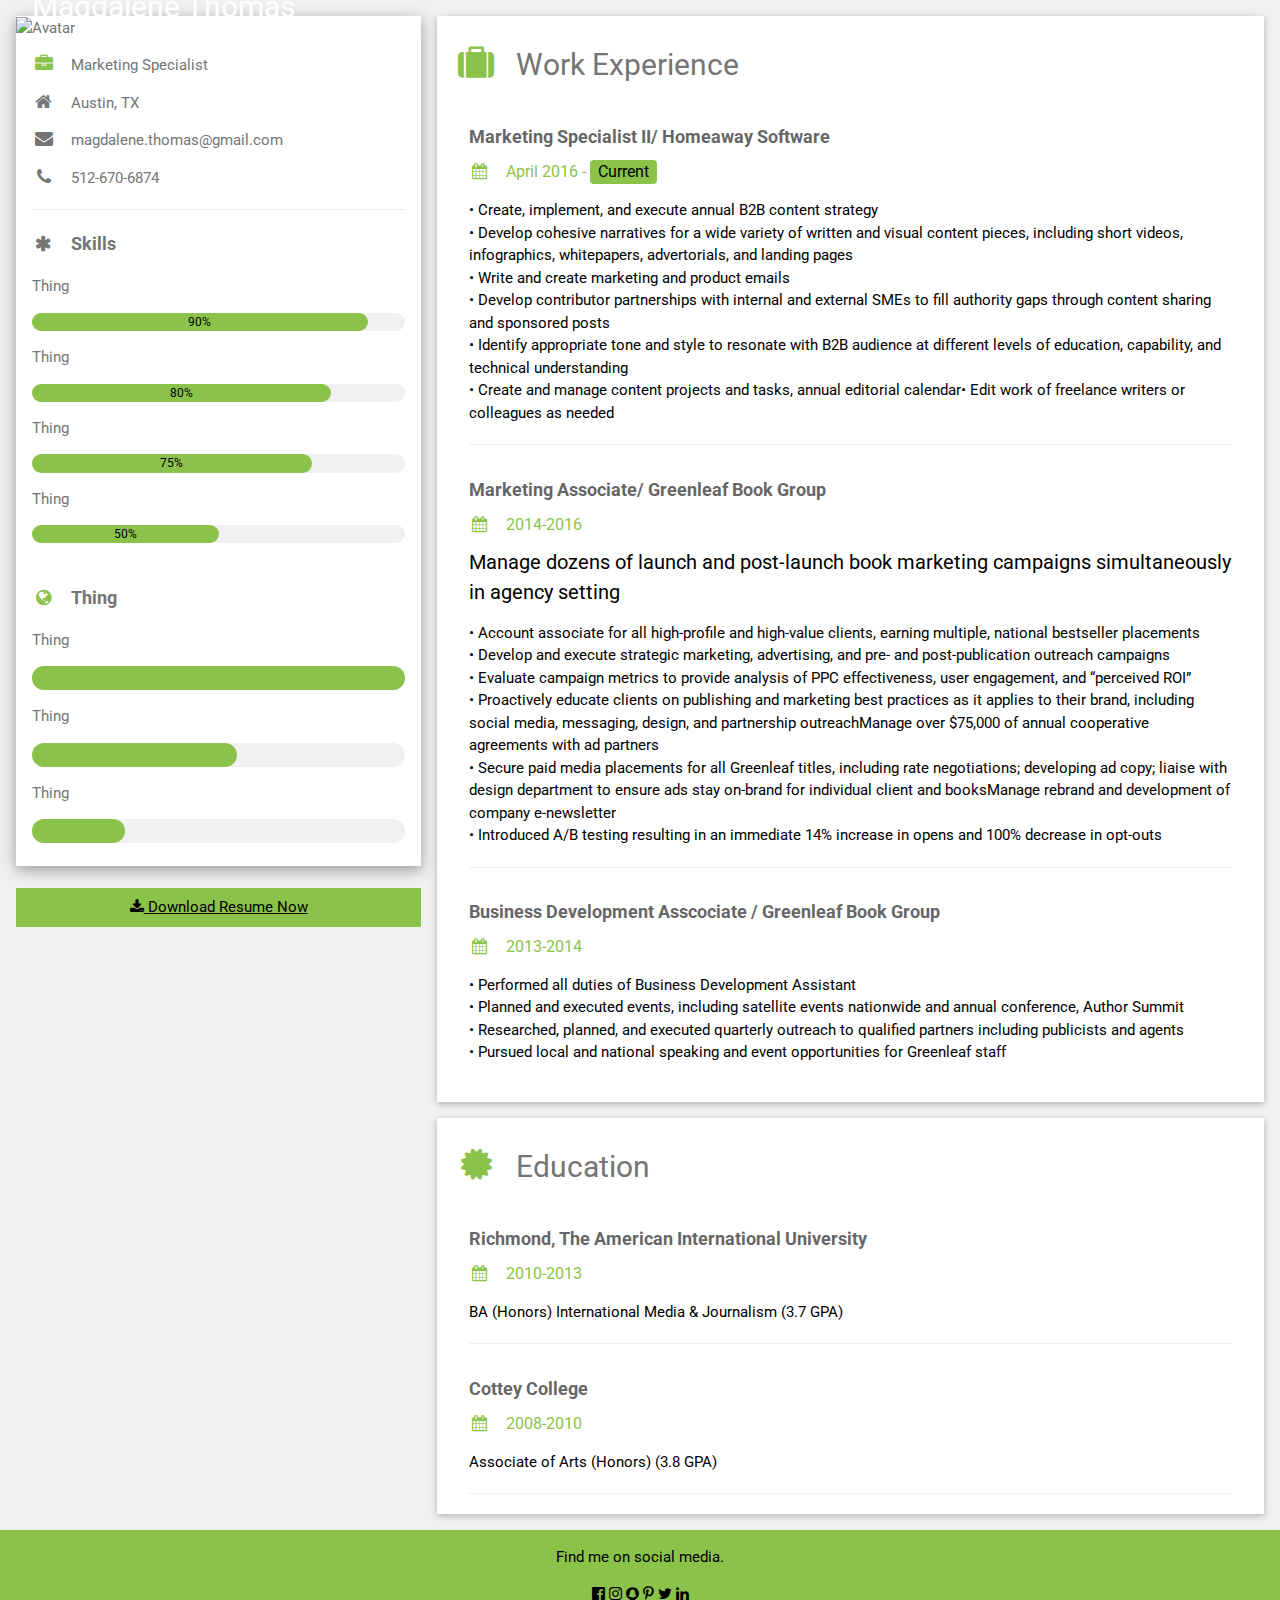
==== index.html @ fbbdbca4 "Updating file name" ====
<!DOCTYPE html>
<html>
<title>Magdalene Thomas</title>
<link rel="icon" href="assets/images/mt_icon.png" type="image/x-icon"/>
<meta charset="UTF-8">
<meta name="viewport" content="width=device-width, initial-scale=1">
<link rel="stylesheet" href="https://www.w3schools.com/w3css/4/w3.css">
<link rel='stylesheet' href='https://fonts.googleapis.com/css?family=Roboto'>
<link href="vendor/bootstrap/css/bootstrap.min.css" rel="stylesheet">
<link rel="stylesheet" href="https://cdnjs.cloudflare.com/ajax/libs/font-awesome/4.7.0/css/font-awesome.min.css">
<link rel="stylesheet" type="text/css" href="assets/css/style.css">
<body class="w3-light-grey">

<!-- Page Container -->
<div class="w3-content w3-margin-top" style="max-width:1400px;">

  <!-- The Grid -->
  <div class="w3-row-padding">
  
    <!-- Left Column -->
    <div class="w3-third">
    
      <div class="w3-white w3-text-grey w3-card-4">
        <div class="w3-display-container">
          <img src="assets/images/headshot_rf2017.jpg" style="width:100%" alt="Avatar">
          <div class="w3-display-bottomleft w3-container w3-text-white">
            <h2>Magdalene Thomas</h2>
          </div>
        </div>
        <div class="w3-container">
          <p><i class="fa fa-briefcase fa-fw w3-margin-right w3-large w3-text-light-green"></i>Marketing Specialist</p>
          <p><i class="fa fa-home fa-fw w3-margin-right w3-large w3-text-pale-red"></i>Austin, TX</p>
          <p><i class="fa fa-envelope fa-fw w3-margin-right w3-large w3-text-pale-red"></i>magdalene.thomas@gmail.com</p>
          <p><i class="fa fa-phone fa-fw w3-margin-right w3-large w3-text-pale-red"></i>512-670-6874</p>
          <hr>

          <p class="w3-large"><b><i class="fa fa-asterisk fa-fw w3-margin-right w3-text-pale-red"></i>Skills</b></p>
          <p>Thing</p>
          <div class="w3-light-grey w3-round-xlarge w3-small">
            <div class="w3-container w3-center w3-round-xlarge w3-light-green" style="width:90%">90%</div>
          </div>
          <p>Thing</p>
          <div class="w3-light-grey w3-round-xlarge w3-small">
            <div class="w3-container w3-center w3-round-xlarge w3-light-green" style="width:80%">
              <div class="w3-center w3-text-black">80%</div>
            </div>
          </div>
          <p>Thing</p>
          <div class="w3-light-grey w3-round-xlarge w3-small">
            <div class="w3-container w3-center w3-round-xlarge w3-light-green" style="width:75%">75%</div>
          </div>
          <p>Thing</p>
          <div class="w3-light-grey w3-round-xlarge w3-small">
            <div class="w3-container w3-center w3-round-xlarge w3-light-green" style="width:50%">50%</div>
          </div>
          <br>

          <p class="w3-large w3-text-theme"><b><i class="fa fa-globe fa-fw w3-margin-right w3-text-light-green"></i>Thing</b></p>
          <p>Thing</p>
          <div class="w3-light-grey w3-round-xlarge">
            <div class="w3-round-xlarge w3-light-green" style="height:24px;width:100%"></div>
          </div>
          <p>Thing</p>
          <div class="w3-light-grey w3-round-xlarge">
            <div class="w3-round-xlarge w3-light-green" style="height:24px;width:55%"></div>
          </div>
          <p>Thing</p>
          <div class="w3-light-grey w3-round-xlarge">
            <div class="w3-round-xlarge w3-light-green" style="height:24px;width:25%"></div>
          </div>
          <br>
        </div>
      </div><br>
      <div class="button">
            <button class="w3-button w3-block w3-light-green"><a href="MagdaleneThomas.pdf" download="MagdaleneThomasResume.pdf">
              <i class="fa fa-download mr-2"></i>
              Download Resume Now
            </a> </button>
          </div>

      

    <!-- End Left Column -->
    </div>

    <!-- Right Column -->
    <div class="w3-twothird">
    
      <div class="w3-container w3-card w3-white w3-margin-bottom">
        <h2 class="w3-text-grey w3-padding-16"><i class="fa fa-suitcase fa-fw w3-margin-right w3-xxlarge w3-text-light-green"></i>Work Experience</h2>
        <div class="w3-container">
          <h5 class="w3-opacity"><b>Marketing Specialist II/ Homeaway Software</b></h5>
          <h6 class="w3-text-light-green"><i class="fa fa-calendar fa-fw w3-margin-right"></i>April 2016 - <span class="w3-tag w3-light-green w3-round">Current</span></h6>
          <p>• Create, implement, and execute annual B2B content strategy
              <br>
              • Develop cohesive narratives for a wide variety of written and visual content pieces, including short videos, infographics, whitepapers, advertorials, and landing pages
              <br>
              • Write and create marketing and product emails
              <br>
              • Develop contributor partnerships with internal and external SMEs to fill authority gaps through content sharing and sponsored posts
              <br>
              • Identify appropriate tone and style to resonate with B2B audience at different levels of education, capability, and technical understanding
              <br>• Create and manage content projects and tasks, annual editorial calendar• Edit work of freelance writers or colleagues as needed
                <br></p>
          <hr>
        </div>
        <div class="w3-container">
          <h5 class="w3-opacity"><b>Marketing Associate/ Greenleaf Book Group</b></h5>
          <h6 class="w3-text-light-green"><i class="fa fa-calendar fa-fw w3-margin-right"></i>2014-2016</h6>
          <h4>Manage dozens of launch and post-launch book marketing campaigns simultaneously in agency setting</h4> <p>
              • Account associate for all high-profile and high-value clients, earning multiple, national bestseller placements 
              <br>
              • Develop and execute strategic marketing, advertising, and pre- and post-publication outreach campaigns
              <br>
              • Evaluate campaign metrics to provide analysis of PPC effectiveness, user engagement, and “perceived ROI”
              <br>
              • Proactively educate clients on publishing and marketing best practices as it applies to their brand, including social media, messaging, design, and partnership outreachManage over $75,000 of annual cooperative agreements with ad partners
              <br>
              • Secure paid media placements for all Greenleaf titles, including rate negotiations; developing ad copy; liaise with design department to ensure ads stay on-brand for individual client and booksManage rebrand and development of company e-newsletter
              <br>
              • Introduced A/B testing resulting in an immediate 14% increase in opens and 100% decrease in opt-outs</p>
          <hr>
        </div>
        <div class="w3-container">
          <h5 class="w3-opacity"><b>Business Development Asscociate / Greenleaf Book Group</b></h5>
          <h6 class="w3-text-light-green"><i class="fa fa-calendar fa-fw w3-margin-right"></i>2013-2014</h6>
          <p>
                • Performed all duties of Business Development Assistant
                <br>
                • Planned and executed events, including satellite events nationwide and annual conference, Author Summit
                <br>
                • Researched, planned, and executed quarterly outreach to qualified partners including publicists and agents
                <br>
                • Pursued local and national speaking and event opportunities for Greenleaf staff </p><br>
        </div>
      </div>

      <div class="w3-container w3-card w3-white">
        <h2 class="w3-text-grey w3-padding-16"><i class="fa fa-certificate fa-fw w3-margin-right w3-xxlarge w3-text-light-green"></i>Education</h2>
        <div class="w3-container">
          <h5 class="w3-opacity"><b>Richmond, The American International University </b></h5>
          <h6 class="w3-text-light-green"><i class="fa fa-calendar fa-fw w3-margin-right"></i>2010-2013</h6>
          <p>BA (Honors) International Media & Journalism (3.7 GPA)</p>
          <hr>
        </div>
        <div class="w3-container">
          <h5 class="w3-opacity"><b>Cottey College</b></h5>
          <h6 class="w3-text-light-green"><i class="fa fa-calendar fa-fw w3-margin-right"></i>2008-2010</h6>
          <p>Associate of Arts (Honors) (3.8 GPA)</p>
          <hr>
        </div>

      </div>

    <!-- End Right Column -->
    </div>
    
  <!-- End Grid -->
  </div>
  
  <!-- End Page Container -->
</div>

<footer class="w3-container w3-light-green w3-center w3-margin-top">
        
  <p>Find me on social media.</p>
  <i class="fa fa-facebook-official w3-hover-opacity"></i>
  <i class="fa fa-instagram w3-hover-opacity"></i>
  <i class="fa fa-snapchat w3-hover-opacity"></i>
  <i class="fa fa-pinterest-p w3-hover-opacity"></i>
  <i class="fa fa-twitter w3-hover-opacity"></i>
  <i class="fa fa-linkedin w3-hover-opacity"></i>

</footer>

</body>
</html>
---- assets/css/style.css ----
html,body,h1,h2,h3,h4,h5,h6 {
    font-family: "Roboto", sans-serif;
    border-radius: 25px;
    }
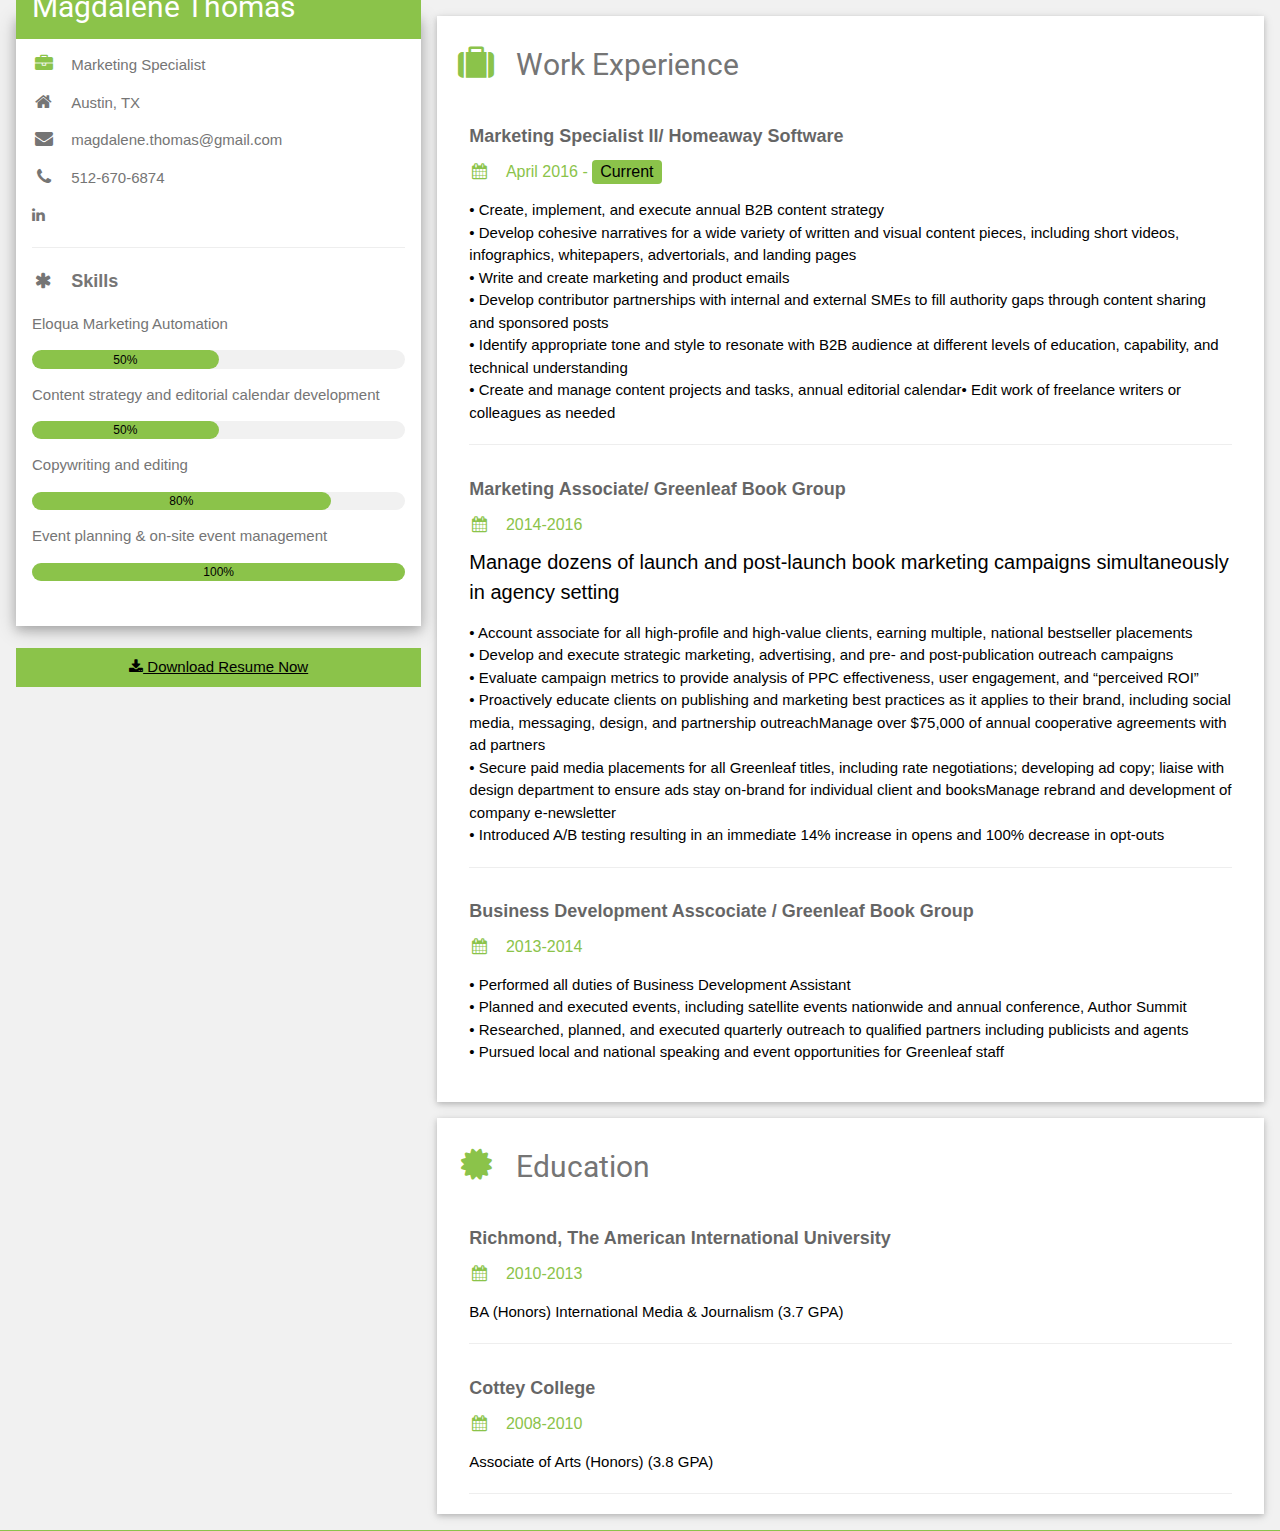
==== commit 0fec8990: "Updating image, and layout" ====
--- a/index.html
+++ b/index.html
@@ -22,8 +22,8 @@
     
       <div class="w3-white w3-text-grey w3-card-4">
         <div class="w3-display-container">
-          <img src="assets/images/headshot_rf2017.jpg" style="width:100%" alt="Avatar">
-          <div class="w3-display-bottomleft w3-container w3-text-white">
+          <img src="assets/images/Headshot_RF2017.jpg" style="width:100%" alt="Avatar">
+          <div class="w3-display-bottomleft w3-container w3-text-white w3-block w3-light-green">
             <h2>Magdalene Thomas</h2>
           </div>
         </div>
@@ -32,30 +32,31 @@
           <p><i class="fa fa-home fa-fw w3-margin-right w3-large w3-text-pale-red"></i>Austin, TX</p>
           <p><i class="fa fa-envelope fa-fw w3-margin-right w3-large w3-text-pale-red"></i>magdalene.thomas@gmail.com</p>
           <p><i class="fa fa-phone fa-fw w3-margin-right w3-large w3-text-pale-red"></i>512-670-6874</p>
+          <p><i class="fa fa-linkedin w3-hover-opacity"></i></p>
           <hr>
 
           <p class="w3-large"><b><i class="fa fa-asterisk fa-fw w3-margin-right w3-text-pale-red"></i>Skills</b></p>
-          <p>Thing</p>
-          <div class="w3-light-grey w3-round-xlarge w3-small">
-            <div class="w3-container w3-center w3-round-xlarge w3-light-green" style="width:90%">90%</div>
-          </div>
-          <p>Thing</p>
-          <div class="w3-light-grey w3-round-xlarge w3-small">
-            <div class="w3-container w3-center w3-round-xlarge w3-light-green" style="width:80%">
-              <div class="w3-center w3-text-black">80%</div>
-            </div>
-          </div>
-          <p>Thing</p>
-          <div class="w3-light-grey w3-round-xlarge w3-small">
-            <div class="w3-container w3-center w3-round-xlarge w3-light-green" style="width:75%">75%</div>
-          </div>
-          <p>Thing</p>
+          <p>Eloqua Marketing Automation</p>
           <div class="w3-light-grey w3-round-xlarge w3-small">
             <div class="w3-container w3-center w3-round-xlarge w3-light-green" style="width:50%">50%</div>
           </div>
+          <p>Content strategy and editorial calendar development</p>
+          <div class="w3-light-grey w3-round-xlarge w3-small">
+            <div class="w3-container w3-center w3-round-xlarge w3-light-green" style="width:50%">
+              <div class="w3-center w3-text-black">50%</div>
+            </div>
+          </div>
+          <p>Copywriting and editing</p>
+          <div class="w3-light-grey w3-round-xlarge w3-small">
+            <div class="w3-container w3-center w3-round-xlarge w3-light-green" style="width:80%">80%</div>
+          </div>
+          <p>Event planning & on-site event management</p>
+          <div class="w3-light-grey w3-round-xlarge w3-small">
+            <div class="w3-container w3-center w3-round-xlarge w3-light-green" style="width:100%">100%</div>
+          </div>
           <br>
 
-          <p class="w3-large w3-text-theme"><b><i class="fa fa-globe fa-fw w3-margin-right w3-text-light-green"></i>Thing</b></p>
+          <!-- <p class="w3-large w3-text-theme"><b><i class="fa fa-globe fa-fw w3-margin-right w3-text-light-green"></i>Thing</b></p>
           <p>Thing</p>
           <div class="w3-light-grey w3-round-xlarge">
             <div class="w3-round-xlarge w3-light-green" style="height:24px;width:100%"></div>
@@ -67,7 +68,7 @@
           <p>Thing</p>
           <div class="w3-light-grey w3-round-xlarge">
             <div class="w3-round-xlarge w3-light-green" style="height:24px;width:25%"></div>
-          </div>
+          </div> -->
           <br>
         </div>
       </div><br>
@@ -163,13 +164,6 @@
 
 <footer class="w3-container w3-light-green w3-center w3-margin-top">
         
-  <p>Find me on social media.</p>
-  <i class="fa fa-facebook-official w3-hover-opacity"></i>
-  <i class="fa fa-instagram w3-hover-opacity"></i>
-  <i class="fa fa-snapchat w3-hover-opacity"></i>
-  <i class="fa fa-pinterest-p w3-hover-opacity"></i>
-  <i class="fa fa-twitter w3-hover-opacity"></i>
-  <i class="fa fa-linkedin w3-hover-opacity"></i>
 
 </footer>
 
--- a/assets/css/style.css
+++ b/assets/css/style.css
@@ -1,6 +1,8 @@
 
-html,body,h1,h2,h3,h4,h5,h6 {
+html,body,h1,,h3,h4,h5,h6 {
     font-family: "Roboto", sans-serif;
-    border-radius: 25px;
     }
 
+h2 {
+    font-family: "Roboto", sans-serif;
+}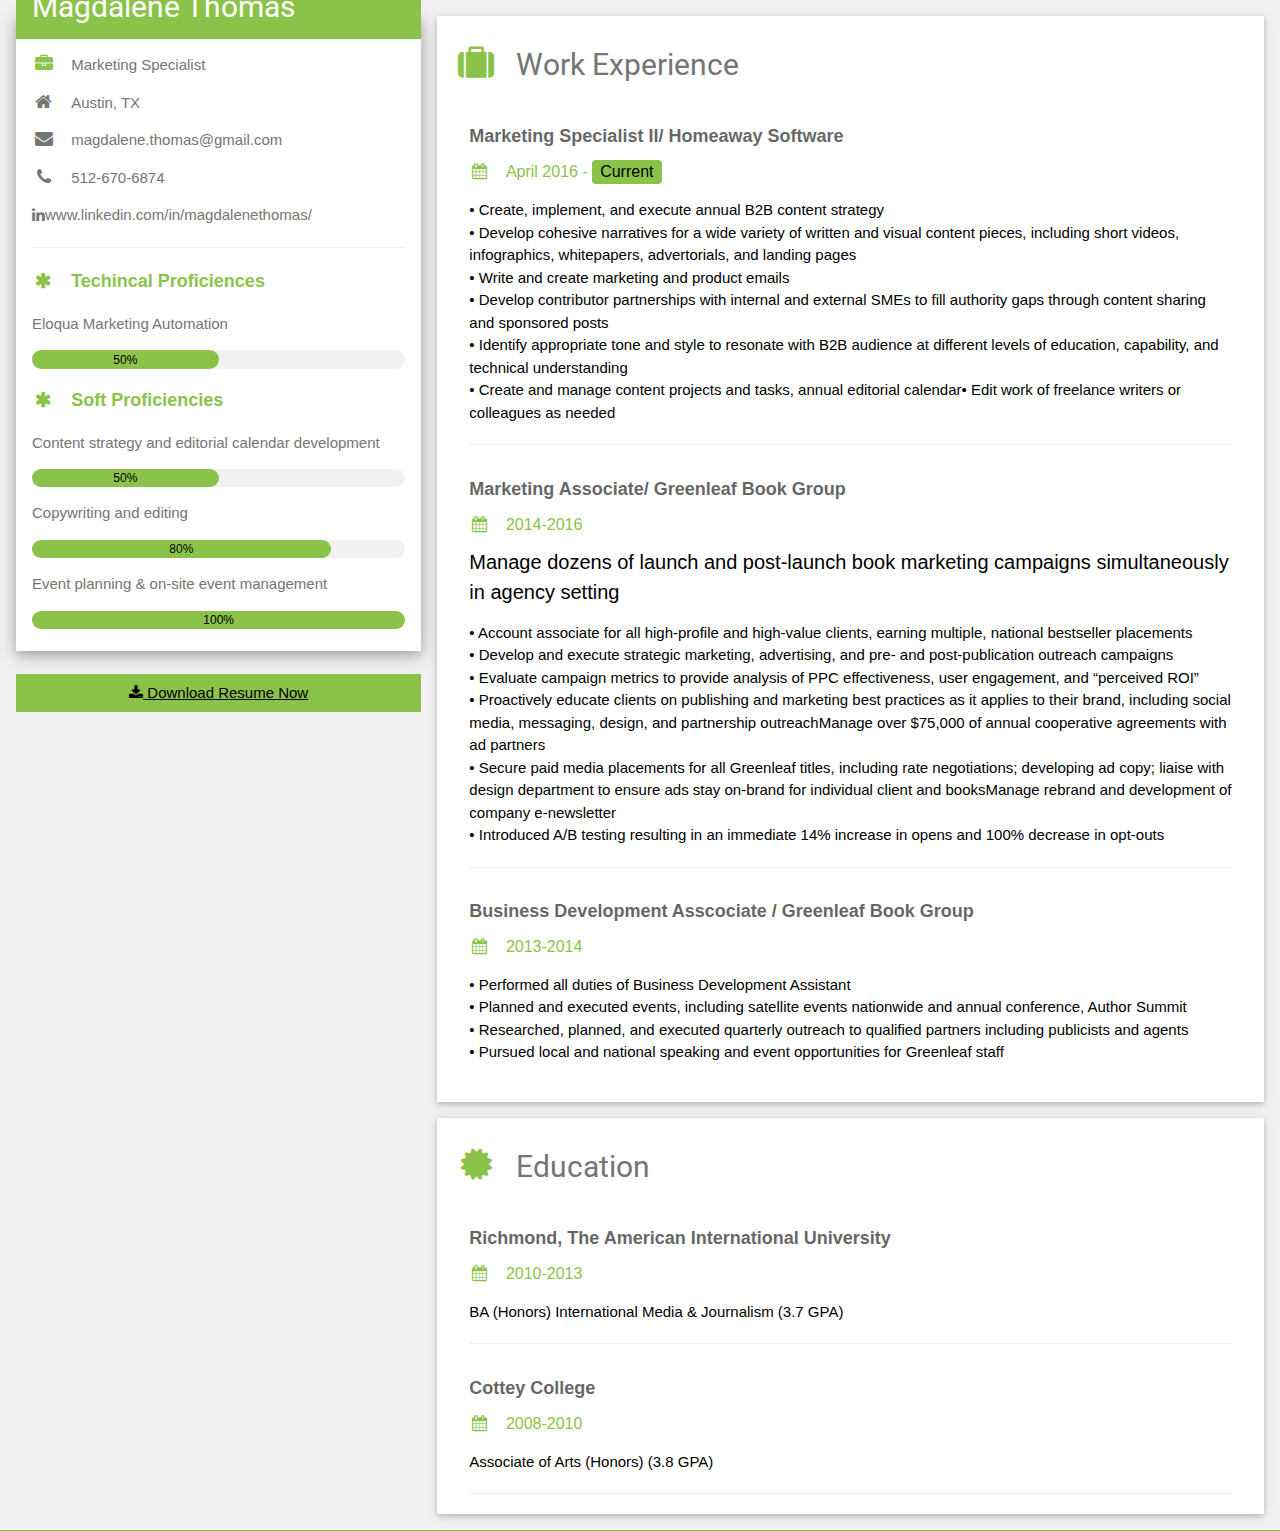
==== commit d47ba591: "Updating skills" ====
--- a/index.html
+++ b/index.html
@@ -32,14 +32,31 @@
           <p><i class="fa fa-home fa-fw w3-margin-right w3-large w3-text-pale-red"></i>Austin, TX</p>
           <p><i class="fa fa-envelope fa-fw w3-margin-right w3-large w3-text-pale-red"></i>magdalene.thomas@gmail.com</p>
           <p><i class="fa fa-phone fa-fw w3-margin-right w3-large w3-text-pale-red"></i>512-670-6874</p>
-          <p><i class="fa fa-linkedin w3-hover-opacity"></i></p>
+          <p><i class="fa fa-linkedin w3-hover-opacity"></i>www.linkedin.com/in/magdalenethomas/</p>
           <hr>
 
-          <p class="w3-large"><b><i class="fa fa-asterisk fa-fw w3-margin-right w3-text-pale-red"></i>Skills</b></p>
+          <p class="w3-large w3-text-light-green"><b><i class="fa fa-asterisk fa-fw w3-margin-right w3-text-light-green"></i>Techincal Proficiences</b></p>
           <p>Eloqua Marketing Automation</p>
           <div class="w3-light-grey w3-round-xlarge w3-small">
             <div class="w3-container w3-center w3-round-xlarge w3-light-green" style="width:50%">50%</div>
           </div>
+          <!-- <p>Content strategy and editorial calendar development</p>
+          <div class="w3-light-grey w3-round-xlarge w3-small">
+            <div class="w3-container w3-center w3-round-xlarge w3-light-green" style="width:50%">
+              <div class="w3-center w3-text-black">50%</div>
+            </div>
+          </div>
+          <p>Copywriting and editing</p>
+          <div class="w3-light-grey w3-round-xlarge w3-small">
+            <div class="w3-container w3-center w3-round-xlarge w3-light-green" style="width:80%">80%</div>
+          </div>
+          <p>Event planning & on-site event management</p>
+          <div class="w3-light-grey w3-round-xlarge w3-small">
+            <div class="w3-container w3-center w3-round-xlarge w3-light-green" style="width:100%">100%</div>
+          </div>
+          <br> -->
+
+          <p class="w3-large w3-text-theme w3-text-light-green"><b><i class="fa fa-asterisk fa-fw w3-margin-right w3-text-light-green"></i>Soft Proficiencies</b></p>
           <p>Content strategy and editorial calendar development</p>
           <div class="w3-light-grey w3-round-xlarge w3-small">
             <div class="w3-container w3-center w3-round-xlarge w3-light-green" style="width:50%">
@@ -54,21 +71,6 @@
           <div class="w3-light-grey w3-round-xlarge w3-small">
             <div class="w3-container w3-center w3-round-xlarge w3-light-green" style="width:100%">100%</div>
           </div>
-          <br>
-
-          <!-- <p class="w3-large w3-text-theme"><b><i class="fa fa-globe fa-fw w3-margin-right w3-text-light-green"></i>Thing</b></p>
-          <p>Thing</p>
-          <div class="w3-light-grey w3-round-xlarge">
-            <div class="w3-round-xlarge w3-light-green" style="height:24px;width:100%"></div>
-          </div>
-          <p>Thing</p>
-          <div class="w3-light-grey w3-round-xlarge">
-            <div class="w3-round-xlarge w3-light-green" style="height:24px;width:55%"></div>
-          </div>
-          <p>Thing</p>
-          <div class="w3-light-grey w3-round-xlarge">
-            <div class="w3-round-xlarge w3-light-green" style="height:24px;width:25%"></div>
-          </div> -->
           <br>
         </div>
       </div><br>
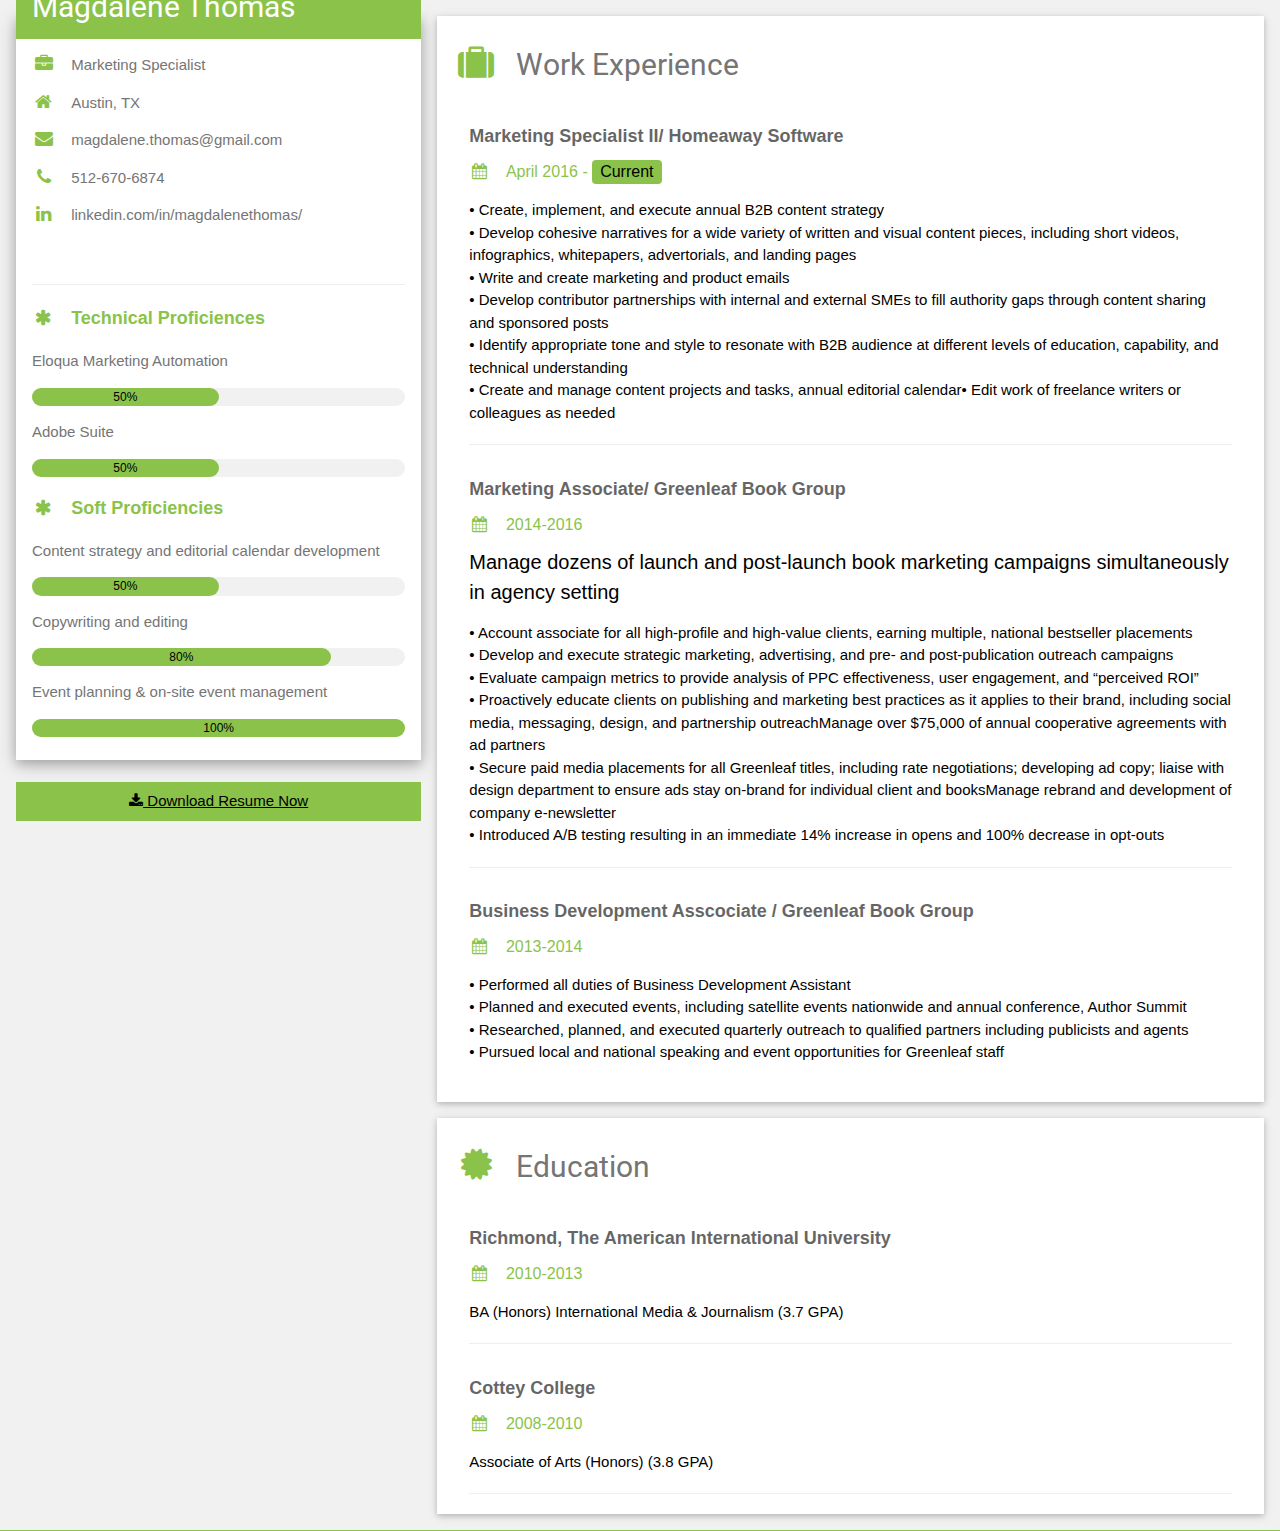
==== commit bf204319: "updating profciencies" ====
--- a/index.html
+++ b/index.html
@@ -29,14 +29,19 @@
         </div>
         <div class="w3-container">
           <p><i class="fa fa-briefcase fa-fw w3-margin-right w3-large w3-text-light-green"></i>Marketing Specialist</p>
-          <p><i class="fa fa-home fa-fw w3-margin-right w3-large w3-text-pale-red"></i>Austin, TX</p>
-          <p><i class="fa fa-envelope fa-fw w3-margin-right w3-large w3-text-pale-red"></i>magdalene.thomas@gmail.com</p>
-          <p><i class="fa fa-phone fa-fw w3-margin-right w3-large w3-text-pale-red"></i>512-670-6874</p>
-          <p><i class="fa fa-linkedin w3-hover-opacity"></i>www.linkedin.com/in/magdalenethomas/</p>
+          <p><i class="fa fa-home fa-fw w3-margin-right w3-large w3-text-light-green"></i>Austin, TX</p>
+          <p><i class="fa fa-envelope fa-fw w3-margin-right w3-large w3-text-light-green"></i>magdalene.thomas@gmail.com</p>
+          <p><i class="fa fa-phone fa-fw w3-margin-right w3-large w3-text-light-green"></i>512-670-6874</p>
+          <p><i class="fa fa-linkedin fa-fw w3-margin-right w3-large w3-text-light-green"></i>linkedin.com/in/magdalenethomas/</p>
+          <br>
           <hr>
 
-          <p class="w3-large w3-text-light-green"><b><i class="fa fa-asterisk fa-fw w3-margin-right w3-text-light-green"></i>Techincal Proficiences</b></p>
+          <p class="w3-large w3-text-light-green"><b><i class="fa fa-asterisk fa-fw w3-margin-right w3-text-light-green"></i>Technical Proficiences</b></p>
           <p>Eloqua Marketing Automation</p>
+          <div class="w3-light-grey w3-round-xlarge w3-small">
+            <div class="w3-container w3-center w3-round-xlarge w3-light-green" style="width:50%">50%</div>
+          </div>
+          <p>Adobe Suite</p>
           <div class="w3-light-grey w3-round-xlarge w3-small">
             <div class="w3-container w3-center w3-round-xlarge w3-light-green" style="width:50%">50%</div>
           </div>
